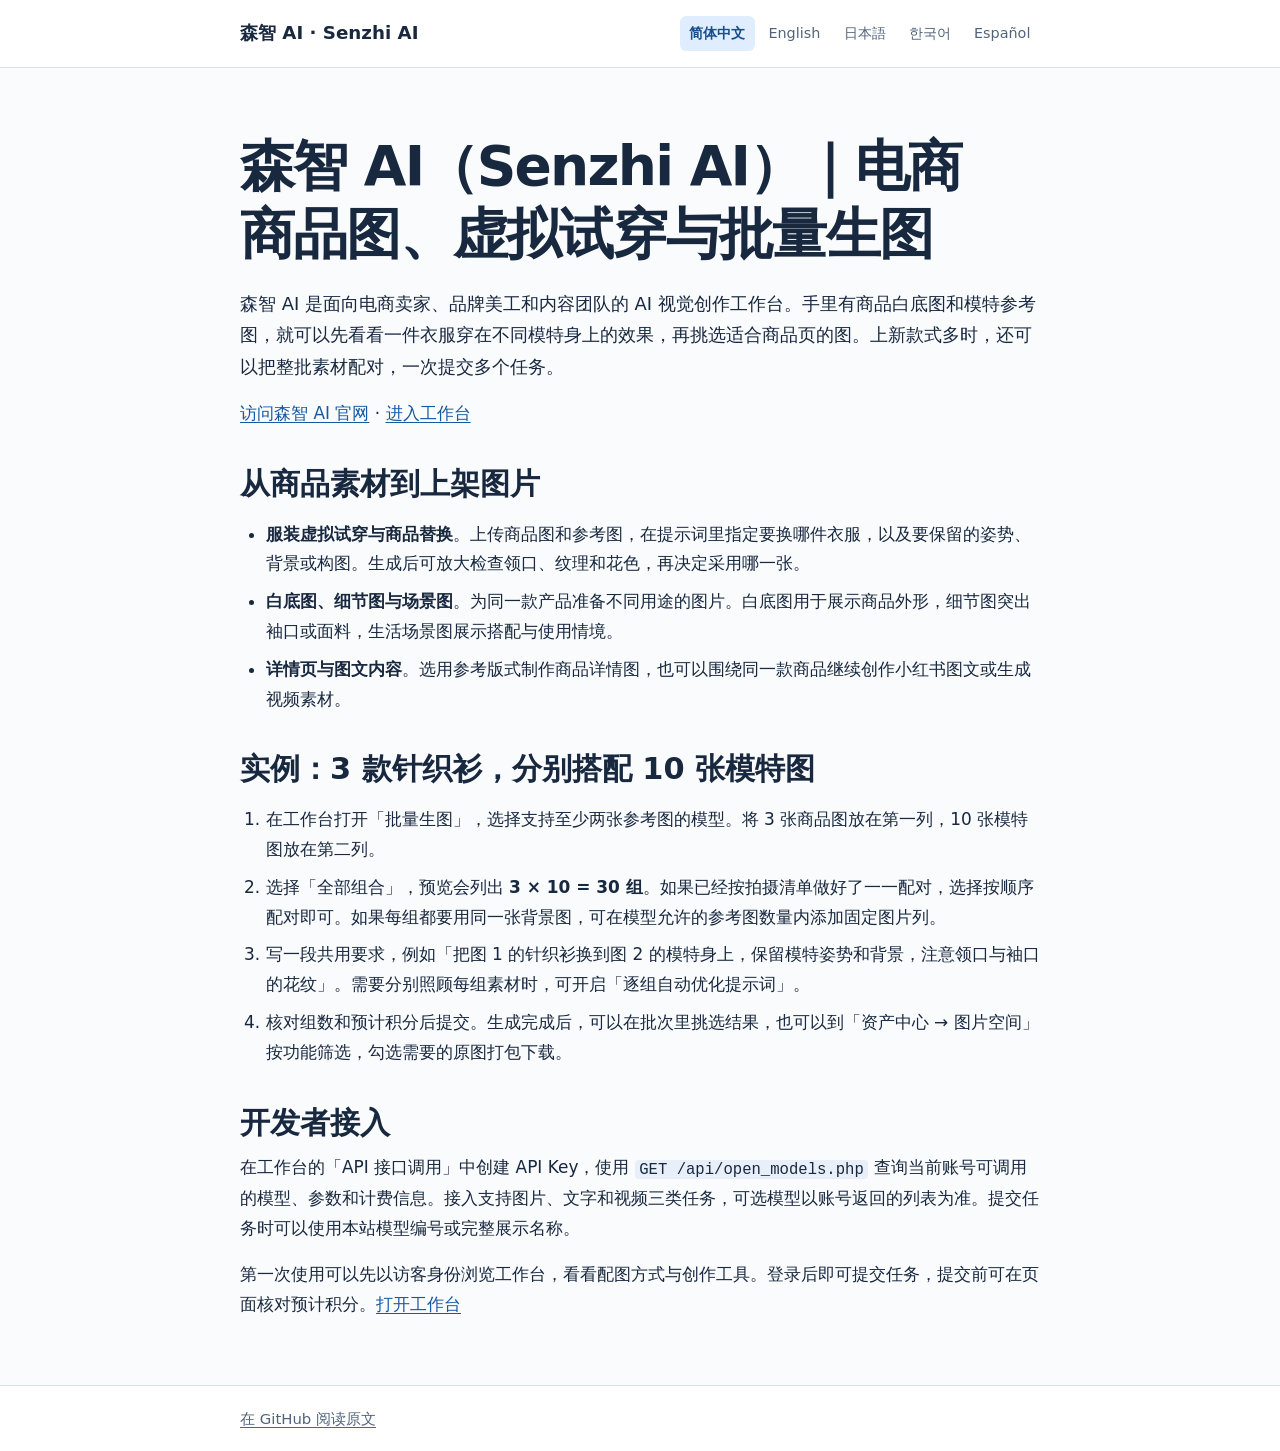
==== docs/index.html @ 2211629b "Publish language editions and machine-readable guides on GitHub Pages" ====
<!doctype html>
<html lang="zh-Hans"><head><meta charset="utf-8"><meta name="viewport" content="width=device-width,initial-scale=1">
<title>森智 AI（Senzhi AI）｜电商商品图、虚拟试穿与批量生图</title><meta name="description" content="森智 AI 是面向电商卖家、品牌美工和内容团队的 AI 视觉创作工作台。">
<link rel="canonical" href="https://iwkai312.github.io/Senzhi-AI/">
<link rel="alternate" hreflang="zh-Hans" href="https://iwkai312.github.io/Senzhi-AI/">
<link rel="alternate" hreflang="en" href="https://iwkai312.github.io/Senzhi-AI/en.html">
<link rel="alternate" hreflang="ja" href="https://iwkai312.github.io/Senzhi-AI/ja.html">
<link rel="alternate" hreflang="ko" href="https://iwkai312.github.io/Senzhi-AI/ko.html">
<link rel="alternate" hreflang="es" href="https://iwkai312.github.io/Senzhi-AI/es.html">
<link rel="alternate" hreflang="x-default" href="https://iwkai312.github.io/Senzhi-AI/">
<meta property="og:type" content="article"><meta property="og:title" content="森智 AI（Senzhi AI）｜电商商品图、虚拟试穿与批量生图"><meta property="og:description" content="森智 AI 是面向电商卖家、品牌美工和内容团队的 AI 视觉创作工作台。"><meta property="og:url" content="https://iwkai312.github.io/Senzhi-AI/">
<style>
:root{color-scheme:light;--ink:#18283f;--muted:#52647b;--accent:#1659a3;--line:#d7e0eb}
*{box-sizing:border-box}body{margin:0;background:#fafbfd;color:var(--ink);font:normal 1.06rem/1.76 system-ui,-apple-system,"Segoe UI",sans-serif;overflow-wrap:anywhere}
header,footer{background:white}.wrap{width:min(100% - 2.5rem,50rem);margin:auto}.top{display:flex;justify-content:space-between;align-items:center;gap:1rem;flex-wrap:wrap;padding:1rem 0}header{border-bottom:1px solid var(--line)}
.brand{font-weight:750;color:var(--ink);font-size:1.14rem;text-decoration:none}nav{display:flex;flex-wrap:wrap;gap:.25rem}nav a{color:var(--muted);padding:.3rem .6rem;border-radius:.4rem;font-size:.9rem;text-decoration:none}nav a[aria-current=page]{background:#e0edff;color:#164e8e;font-weight:650}nav a:hover{background:#ecf2fa;color:var(--ink)}
a{color:var(--accent);text-underline-offset:.19em}a:focus-visible{outline:3px solid #ed8e32;outline-offset:2px}a:hover{color:#103d70}main{padding:clamp(2.1rem,5vw,4.4rem) 0 3rem}h1,h2,h3{line-height:1.24;text-wrap:balance}h1{font-size:clamp(2rem,4.3vw,3.45rem);letter-spacing:-.032em;margin:0 0 1.2rem}h2{font-size:clamp(1.45rem,3vw,1.9rem);margin:2.25rem 0 .75rem}p{margin:.75rem 0 1.05rem}h1+p{font-size:1.12rem}ul,ol{padding-inline-start:1.6rem}li{margin:.5rem 0}code{font-size:.92em;background:#e8eff8;padding:.06em .28em;border-radius:.25rem}footer{border-top:1px solid var(--line);padding:1.25rem 0;font-size:.93rem}footer a{color:var(--muted)}@media(max-width:640px){.wrap{width:calc(100% - 2rem)}.top{gap:.45rem}.top nav{margin-inline-start:-.6rem}main{padding-top:1.8rem}}
</style></head>
<body><header><div class="wrap top"><a class="brand" href="https://www.senzhiai.com/">森智 AI · Senzhi AI</a><nav aria-label="选择语言"><a lang="zh-Hans" hreflang="zh-Hans" href="index.html" aria-current="page">简体中文</a><a lang="en" hreflang="en" href="en.html">English</a><a lang="ja" hreflang="ja" href="ja.html">日本語</a><a lang="ko" hreflang="ko" href="ko.html">한국어</a><a lang="es" hreflang="es" href="es.html">Español</a></nav></div></header>
<main class="wrap"><h1>森智 AI（Senzhi AI）｜电商商品图、虚拟试穿与批量生图</h1>
<p>森智 AI 是面向电商卖家、品牌美工和内容团队的 AI 视觉创作工作台。手里有商品白底图和模特参考图，就可以先看看一件衣服穿在不同模特身上的效果，再挑选适合商品页的图。上新款式多时，还可以把整批素材配对，一次提交多个任务。</p>
<p><a href="https://www.senzhiai.com/">访问森智 AI 官网</a> · <a href="https://www.senzhiai.com/workspace.php">进入工作台</a></p>
<h2>从商品素材到上架图片</h2>
<ul>
<li><strong>服装虚拟试穿与商品替换</strong>。上传商品图和参考图，在提示词里指定要换哪件衣服，以及要保留的姿势、背景或构图。生成后可放大检查领口、纹理和花色，再决定采用哪一张。</li>
<li><strong>白底图、细节图与场景图</strong>。为同一款产品准备不同用途的图片。白底图用于展示商品外形，细节图突出袖口或面料，生活场景图展示搭配与使用情境。</li>
<li><strong>详情页与图文内容</strong>。选用参考版式制作商品详情图，也可以围绕同一款商品继续创作小红书图文或生成视频素材。</li>
</ul>
<h2>实例：3 款针织衫，分别搭配 10 张模特图</h2>
<ol>
<li>在工作台打开「批量生图」，选择支持至少两张参考图的模型。将 3 张商品图放在第一列，10 张模特图放在第二列。</li>
<li>选择「全部组合」，预览会列出 <strong>3 × 10 = 30 组</strong>。如果已经按拍摄清单做好了一一配对，选择按顺序配对即可。如果每组都要用同一张背景图，可在模型允许的参考图数量内添加固定图片列。</li>
<li>写一段共用要求，例如「把图 1 的针织衫换到图 2 的模特身上，保留模特姿势和背景，注意领口与袖口的花纹」。需要分别照顾每组素材时，可开启「逐组自动优化提示词」。</li>
<li>核对组数和预计积分后提交。生成完成后，可以在批次里挑选结果，也可以到「资产中心 → 图片空间」按功能筛选，勾选需要的原图打包下载。</li>
</ol>
<h2>开发者接入</h2>
<p>在工作台的「API 接口调用」中创建 API Key，使用 <code>GET /api/open_models.php</code> 查询当前账号可调用的模型、参数和计费信息。接入支持图片、文字和视频三类任务，可选模型以账号返回的列表为准。提交任务时可以使用本站模型编号或完整展示名称。</p>
<p>第一次使用可以先以访客身份浏览工作台，看看配图方式与创作工具。登录后即可提交任务，提交前可在页面核对预计积分。<a href="https://www.senzhiai.com/workspace.php">打开工作台</a></p>
</main><footer><div class="wrap"><a href="https://github.com/iwkai312/Senzhi-AI/blob/main/README.md">在 GitHub 阅读原文</a></div></footer></body></html>
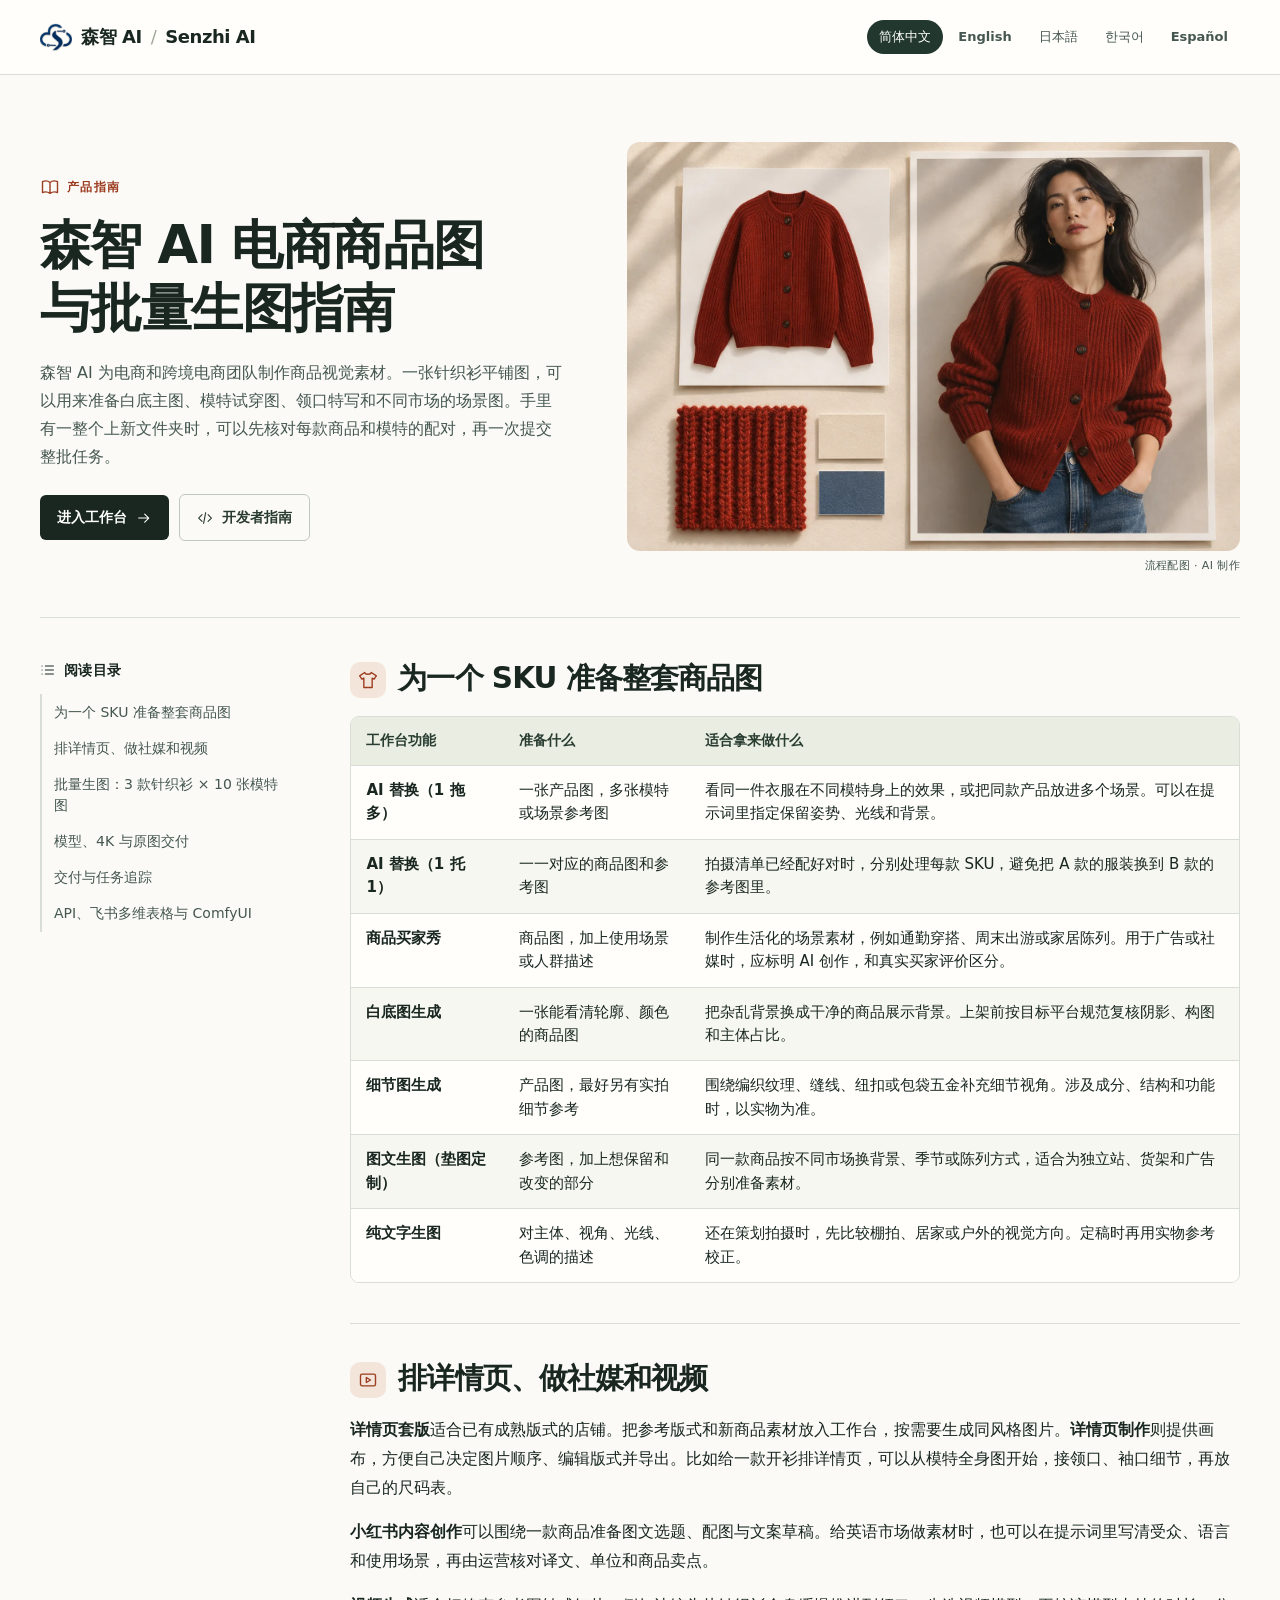
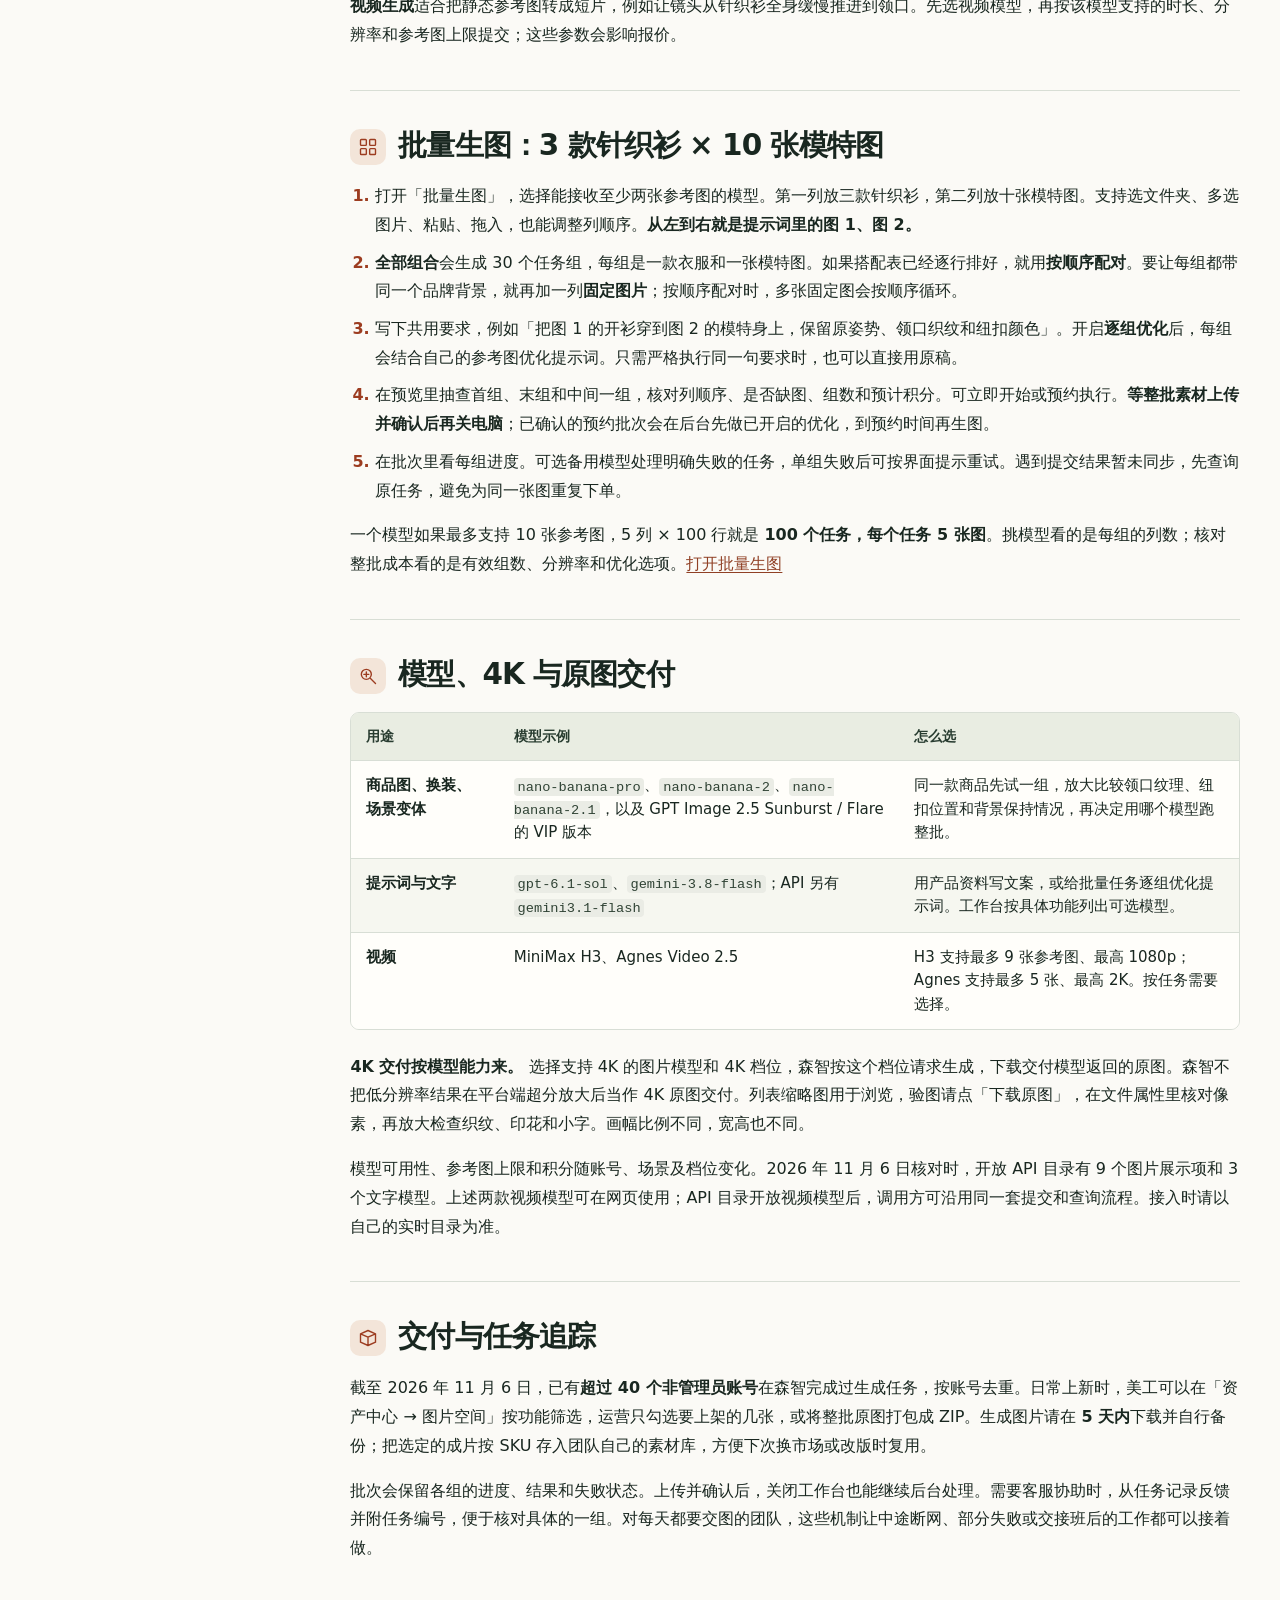
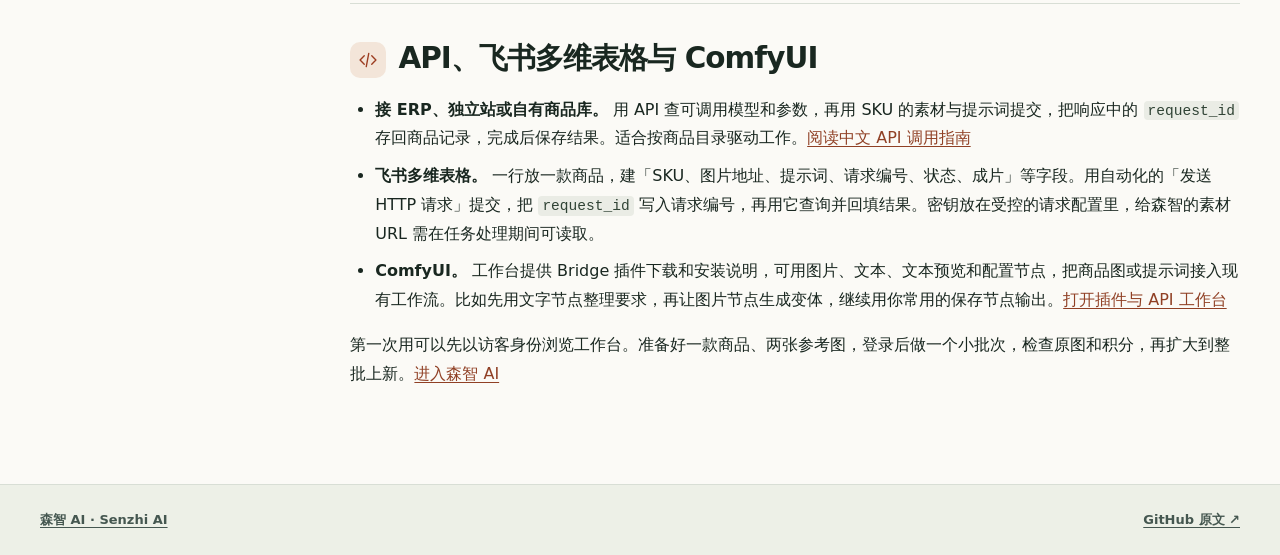
==== commit ae130db8: "Publish five-language e-commerce workflows, model catalog and API guides" ====
--- a/docs/index.html
+++ b/docs/index.html
@@ -1,39 +1,106 @@
 <!doctype html>
 <html lang="zh-Hans"><head><meta charset="utf-8"><meta name="viewport" content="width=device-width,initial-scale=1">
-<title>森智 AI（Senzhi AI）｜电商商品图、虚拟试穿与批量生图</title><meta name="description" content="森智 AI 是面向电商卖家、品牌美工和内容团队的 AI 视觉创作工作台。">
-<link rel="canonical" href="https://iwkai312.github.io/Senzhi-AI/">
-<link rel="alternate" hreflang="zh-Hans" href="https://iwkai312.github.io/Senzhi-AI/">
+<title>森智 AI 电商商品图与批量生图指南</title><meta name="description" content="森智 AI 为电商和跨境电商团队制作商品视觉素材。一张针织衫平铺图，可以用来准备白底主图、模特试穿图、领口特写和不同市场的场景图。手里有一整个上新文件夹时，可以先核对每款商品和模特的配对，再一次提交整批任务。"><link rel="canonical" href="https://iwkai312.github.io/Senzhi-AI/"><link rel="alternate" hreflang="zh-Hans" href="https://iwkai312.github.io/Senzhi-AI/">
 <link rel="alternate" hreflang="en" href="https://iwkai312.github.io/Senzhi-AI/en.html">
 <link rel="alternate" hreflang="ja" href="https://iwkai312.github.io/Senzhi-AI/ja.html">
 <link rel="alternate" hreflang="ko" href="https://iwkai312.github.io/Senzhi-AI/ko.html">
 <link rel="alternate" hreflang="es" href="https://iwkai312.github.io/Senzhi-AI/es.html">
-<link rel="alternate" hreflang="x-default" href="https://iwkai312.github.io/Senzhi-AI/">
-<meta property="og:type" content="article"><meta property="og:title" content="森智 AI（Senzhi AI）｜电商商品图、虚拟试穿与批量生图"><meta property="og:description" content="森智 AI 是面向电商卖家、品牌美工和内容团队的 AI 视觉创作工作台。"><meta property="og:url" content="https://iwkai312.github.io/Senzhi-AI/">
-<style>
-:root{color-scheme:light;--ink:#18283f;--muted:#52647b;--accent:#1659a3;--line:#d7e0eb}
-*{box-sizing:border-box}body{margin:0;background:#fafbfd;color:var(--ink);font:normal 1.06rem/1.76 system-ui,-apple-system,"Segoe UI",sans-serif;overflow-wrap:anywhere}
-header,footer{background:white}.wrap{width:min(100% - 2.5rem,50rem);margin:auto}.top{display:flex;justify-content:space-between;align-items:center;gap:1rem;flex-wrap:wrap;padding:1rem 0}header{border-bottom:1px solid var(--line)}
-.brand{font-weight:750;color:var(--ink);font-size:1.14rem;text-decoration:none}nav{display:flex;flex-wrap:wrap;gap:.25rem}nav a{color:var(--muted);padding:.3rem .6rem;border-radius:.4rem;font-size:.9rem;text-decoration:none}nav a[aria-current=page]{background:#e0edff;color:#164e8e;font-weight:650}nav a:hover{background:#ecf2fa;color:var(--ink)}
-a{color:var(--accent);text-underline-offset:.19em}a:focus-visible{outline:3px solid #ed8e32;outline-offset:2px}a:hover{color:#103d70}main{padding:clamp(2.1rem,5vw,4.4rem) 0 3rem}h1,h2,h3{line-height:1.24;text-wrap:balance}h1{font-size:clamp(2rem,4.3vw,3.45rem);letter-spacing:-.032em;margin:0 0 1.2rem}h2{font-size:clamp(1.45rem,3vw,1.9rem);margin:2.25rem 0 .75rem}p{margin:.75rem 0 1.05rem}h1+p{font-size:1.12rem}ul,ol{padding-inline-start:1.6rem}li{margin:.5rem 0}code{font-size:.92em;background:#e8eff8;padding:.06em .28em;border-radius:.25rem}footer{border-top:1px solid var(--line);padding:1.25rem 0;font-size:.93rem}footer a{color:var(--muted)}@media(max-width:640px){.wrap{width:calc(100% - 2rem)}.top{gap:.45rem}.top nav{margin-inline-start:-.6rem}main{padding-top:1.8rem}}
-</style></head>
-<body><header><div class="wrap top"><a class="brand" href="https://www.senzhiai.com/">森智 AI · Senzhi AI</a><nav aria-label="选择语言"><a lang="zh-Hans" hreflang="zh-Hans" href="index.html" aria-current="page">简体中文</a><a lang="en" hreflang="en" href="en.html">English</a><a lang="ja" hreflang="ja" href="ja.html">日本語</a><a lang="ko" hreflang="ko" href="ko.html">한국어</a><a lang="es" hreflang="es" href="es.html">Español</a></nav></div></header>
-<main class="wrap"><h1>森智 AI（Senzhi AI）｜电商商品图、虚拟试穿与批量生图</h1>
-<p>森智 AI 是面向电商卖家、品牌美工和内容团队的 AI 视觉创作工作台。手里有商品白底图和模特参考图，就可以先看看一件衣服穿在不同模特身上的效果，再挑选适合商品页的图。上新款式多时，还可以把整批素材配对，一次提交多个任务。</p>
-<p><a href="https://www.senzhiai.com/">访问森智 AI 官网</a> · <a href="https://www.senzhiai.com/workspace.php">进入工作台</a></p>
-<h2>从商品素材到上架图片</h2>
-<ul>
-<li><strong>服装虚拟试穿与商品替换</strong>。上传商品图和参考图，在提示词里指定要换哪件衣服，以及要保留的姿势、背景或构图。生成后可放大检查领口、纹理和花色，再决定采用哪一张。</li>
-<li><strong>白底图、细节图与场景图</strong>。为同一款产品准备不同用途的图片。白底图用于展示商品外形，细节图突出袖口或面料，生活场景图展示搭配与使用情境。</li>
-<li><strong>详情页与图文内容</strong>。选用参考版式制作商品详情图，也可以围绕同一款商品继续创作小红书图文或生成视频素材。</li>
+<link rel="alternate" hreflang="x-default" href="https://iwkai312.github.io/Senzhi-AI/"><meta property="og:type" content="article"><meta property="og:title" content="森智 AI 电商商品图与批量生图指南"><meta property="og:description" content="森智 AI 为电商和跨境电商团队制作商品视觉素材。一张针织衫平铺图，可以用来准备白底主图、模特试穿图、领口特写和不同市场的场景图。手里有一整个上新文件夹时，可以先核对每款商品和模特的配对，再一次提交整批任务。"><meta property="og:url" content="https://iwkai312.github.io/Senzhi-AI/"><meta property="og:image" content="https://iwkai312.github.io/Senzhi-AI/assets/knit-studio.webp"><link rel="icon" href="assets/senzhi-logo.png"><link rel="stylesheet" href="assets/guide.css"><script type="application/ld+json">{"@context":"https://schema.org","@type":"Article","headline":"森智 AI 电商商品图与批量生图指南","inLanguage":"zh-Hans","url":"https://iwkai312.github.io/Senzhi-AI/","description":"森智 AI 为电商和跨境电商团队制作商品视觉素材。一张针织衫平铺图，可以用来准备白底主图、模特试穿图、领口特写和不同市场的场景图。手里有一整个上新文件夹时，可以先核对每款商品和模特的配对，再一次提交整批任务。","publisher":{"@type":"Organization","name":"森智 AI · Senzhi AI","url":"https://www.senzhiai.com/"},"image":"https://iwkai312.github.io/Senzhi-AI/assets/knit-studio.webp"}</script></head>
+<body><header><div class="shell mast"><a class="brand" href="https://www.senzhiai.com/"><img src="assets/senzhi-logo.png" width="32" height="32" alt="">森智 AI <span>/</span> Senzhi AI</a><nav class="languages" aria-label="选择语言"><a lang="zh-Hans" hreflang="zh-Hans" href="index.html" aria-current="page">简体中文</a><a lang="en" hreflang="en" href="en.html">English</a><a lang="ja" hreflang="ja" href="ja.html">日本語</a><a lang="ko" hreflang="ko" href="ko.html">한국어</a><a lang="es" hreflang="es" href="es.html">Español</a></nav></div></header>
+<main><div class="shell"><div class="hero"><div class="hero-copy"><div class="kind"><svg class="ico" viewBox="0 0 24 24" fill="none" stroke="currentColor" stroke-width="1.65" stroke-linecap="round" stroke-linejoin="round" aria-hidden="true"><path d="M3 5.5c3.3-1.4 6.5-1.1 9 1.1 2.5-2.2 5.7-2.5 9-1.1v13.1c-3.2-1.3-6.3-.9-9 1.1-2.7-2-5.8-2.4-9-1.1zM12 6.6v13"/></svg>产品指南</div><h1><span class="term">森智 AI</span> <span class="term">电商商品图</span>与<span class="term">批量生图</span>指南</h1><p>森智 AI 为电商和跨境电商团队制作商品视觉素材。一张针织衫平铺图，可以用来准备白底主图、模特试穿图、领口特写和不同市场的场景图。手里有一整个上新文件夹时，可以先核对每款商品和模特的配对，再一次提交整批任务。</p><div class="actions"><a class="primary" href="https://www.senzhiai.com/workspace.php">进入工作台 <svg class="ico" viewBox="0 0 24 24" fill="none" stroke="currentColor" stroke-width="1.65" stroke-linecap="round" stroke-linejoin="round" aria-hidden="true"><path d="M4 12h15m-6-6 6 6-6 6"/></svg></a><a class="secondary" href="api-zh.html"><svg class="ico" viewBox="0 0 24 24" fill="none" stroke="currentColor" stroke-width="1.65" stroke-linecap="round" stroke-linejoin="round" aria-hidden="true"><path d="m7.5 7-5 5 5 5m9-10 5 5-5 5m-3.6-13-3 16"/></svg>开发者指南</a></div></div><figure><img src="assets/knit-studio.webp" alt="AI 制作的上新流程示意：同一款红色开衫的平铺、模特上身和针织纹理" width="1536" height="1024" fetchpriority="high"><figcaption>流程配图 · AI 制作</figcaption></figure></div>
+<div class="layout"><aside><div class="toc"><strong><svg class="ico" viewBox="0 0 24 24" fill="none" stroke="currentColor" stroke-width="1.65" stroke-linecap="round" stroke-linejoin="round" aria-hidden="true"><path d="M8 6h12M8 12h12M8 18h12M3 6h.1M3 12h.1M3 18h.1"/></svg>阅读目录</strong><a href="#section-1">为一个 SKU 准备整套商品图</a><a href="#section-2">排详情页、做社媒和视频</a><a href="#section-3">批量生图：3 款针织衫 × 10 张模特图</a><a href="#section-4">模型、4K 与原图交付</a><a href="#section-5">交付与任务追踪</a><a href="#section-6">API、飞书多维表格与 ComfyUI</a></div><details><summary>阅读目录</summary><a href="#section-1">为一个 SKU 准备整套商品图</a><a href="#section-2">排详情页、做社媒和视频</a><a href="#section-3">批量生图：3 款针织衫 × 10 张模特图</a><a href="#section-4">模型、4K 与原图交付</a><a href="#section-5">交付与任务追踪</a><a href="#section-6">API、飞书多维表格与 ComfyUI</a></details></aside><article><section class="chapter" id="section-1"><h2><span class="chapter-icon"><svg class="ico" viewBox="0 0 24 24" fill="none" stroke="currentColor" stroke-width="1.65" stroke-linecap="round" stroke-linejoin="round" aria-hidden="true"><path d="m8 3-6 4 2.7 4L7 9.7V21h10V9.7l2.3 1.3L22 7l-6-4c-.8 2.8-7.2 2.8-8 0z"/></svg></span>为一个 SKU 准备整套商品图</h2><div class="table-scroll" tabindex="0"><table>
+<thead>
+<tr>
+<th>工作台功能</th>
+<th>准备什么</th>
+<th>适合拿来做什么</th>
+</tr>
+</thead>
+<tbody><tr>
+<td>AI 替换（1 拖多）</td>
+<td>一张产品图，多张模特或场景参考图</td>
+<td>看同一件衣服在不同模特身上的效果，或把同款产品放进多个场景。可以在提示词里指定保留姿势、光线和背景。</td>
+</tr>
+<tr>
+<td>AI 替换（1 托 1）</td>
+<td>一一对应的商品图和参考图</td>
+<td>拍摄清单已经配好对时，分别处理每款 SKU，避免把 A 款的服装换到 B 款的参考图里。</td>
+</tr>
+<tr>
+<td>商品买家秀</td>
+<td>商品图，加上使用场景或人群描述</td>
+<td>制作生活化的场景素材，例如通勤穿搭、周末出游或家居陈列。用于广告或社媒时，应标明 AI 创作，和真实买家评价区分。</td>
+</tr>
+<tr>
+<td>白底图生成</td>
+<td>一张能看清轮廓、颜色的商品图</td>
+<td>把杂乱背景换成干净的商品展示背景。上架前按目标平台规范复核阴影、构图和主体占比。</td>
+</tr>
+<tr>
+<td>细节图生成</td>
+<td>产品图，最好另有实拍细节参考</td>
+<td>围绕编织纹理、缝线、纽扣或包袋五金补充细节视角。涉及成分、结构和功能时，以实物为准。</td>
+</tr>
+<tr>
+<td>图文生图（垫图定制）</td>
+<td>参考图，加上想保留和改变的部分</td>
+<td>同一款商品按不同市场换背景、季节或陈列方式，适合为独立站、货架和广告分别准备素材。</td>
+</tr>
+<tr>
+<td>纯文字生图</td>
+<td>对主体、视角、光线、色调的描述</td>
+<td>还在策划拍摄时，先比较棚拍、居家或户外的视觉方向。定稿时再用实物参考校正。</td>
+</tr>
+</tbody></table></div>
+</section>
+<section class="chapter" id="section-2"><h2><span class="chapter-icon"><svg class="ico" viewBox="0 0 24 24" fill="none" stroke="currentColor" stroke-width="1.65" stroke-linecap="round" stroke-linejoin="round" aria-hidden="true"><rect x="3" y="5" width="18" height="14" rx="2"/><path d="m10 9 5 3-5 3z"/></svg></span>排详情页、做社媒和视频</h2><p><strong>详情页套版</strong>适合已有成熟版式的店铺。把参考版式和新商品素材放入工作台，按需要生成同风格图片。<strong>详情页制作</strong>则提供画布，方便自己决定图片顺序、编辑版式并导出。比如给一款开衫排详情页，可以从模特全身图开始，接领口、袖口细节，再放自己的尺码表。</p>
+<p><strong>小红书内容创作</strong>可以围绕一款商品准备图文选题、配图与文案草稿。给英语市场做素材时，也可以在提示词里写清受众、语言和使用场景，再由运营核对译文、单位和商品卖点。</p>
+<p><strong>视频生成</strong>适合把静态参考图转成短片，例如让镜头从针织衫全身缓慢推进到领口。先选视频模型，再按该模型支持的时长、分辨率和参考图上限提交；这些参数会影响报价。</p>
+</section>
+<section class="chapter" id="section-3"><h2><span class="chapter-icon"><svg class="ico" viewBox="0 0 24 24" fill="none" stroke="currentColor" stroke-width="1.65" stroke-linecap="round" stroke-linejoin="round" aria-hidden="true"><rect x="3" y="3" width="7" height="7" rx="1"/><rect x="14" y="3" width="7" height="7" rx="1"/><rect x="3" y="14" width="7" height="7" rx="1"/><rect x="14" y="14" width="7" height="7" rx="1"/></svg></span>批量生图：3 款针织衫 × 10 张模特图</h2><ol>
+<li>打开「批量生图」，选择能接收至少两张参考图的模型。第一列放三款针织衫，第二列放十张模特图。支持选文件夹、多选图片、粘贴、拖入，也能调整列顺序。<strong>从左到右就是提示词里的图 1、图 2。</strong></li>
+<li><strong>全部组合</strong>会生成 30 个任务组，每组是一款衣服和一张模特图。如果搭配表已经逐行排好，就用<strong>按顺序配对</strong>。要让每组都带同一个品牌背景，就再加一列<strong>固定图片</strong>；按顺序配对时，多张固定图会按顺序循环。</li>
+<li>写下共用要求，例如「把图 1 的开衫穿到图 2 的模特身上，保留原姿势、领口织纹和纽扣颜色」。开启<strong>逐组优化</strong>后，每组会结合自己的参考图优化提示词。只需严格执行同一句要求时，也可以直接用原稿。</li>
+<li>在预览里抽查首组、末组和中间一组，核对列顺序、是否缺图、组数和预计积分。可立即开始或预约执行。<strong>等整批素材上传并确认后再关电脑</strong>；已确认的预约批次会在后台先做已开启的优化，到预约时间再生图。</li>
+<li>在批次里看每组进度。可选备用模型处理明确失败的任务，单组失败后可按界面提示重试。遇到提交结果暂未同步，先查询原任务，避免为同一张图重复下单。</li>
+</ol>
+<p>一个模型如果最多支持 10 张参考图，5 列 × 100 行就是 <strong>100 个任务，每个任务 5 张图</strong>。挑模型看的是每组的列数；核对整批成本看的是有效组数、分辨率和优化选项。<a href="https://www.senzhiai.com/workspace.php?tool=folder_batch">打开批量生图</a></p>
+</section>
+<section class="chapter" id="section-4"><h2><span class="chapter-icon"><svg class="ico" viewBox="0 0 24 24" fill="none" stroke="currentColor" stroke-width="1.65" stroke-linecap="round" stroke-linejoin="round" aria-hidden="true"><circle cx="10" cy="10" r="6"/><path d="m15 15 6 6M7 10h6m-3-3v6"/></svg></span>模型、4K 与原图交付</h2><div class="table-scroll" tabindex="0"><table>
+<thead>
+<tr>
+<th>用途</th>
+<th>模型示例</th>
+<th>怎么选</th>
+</tr>
+</thead>
+<tbody><tr>
+<td>商品图、换装、场景变体</td>
+<td><code>nano-banana-pro</code>、<code>nano-banana-2</code>、<code>nano-banana-2.1</code>，以及 GPT Image 2.5 Sunburst / Flare 的 VIP 版本</td>
+<td>同一款商品先试一组，放大比较领口纹理、纽扣位置和背景保持情况，再决定用哪个模型跑整批。</td>
+</tr>
+<tr>
+<td>提示词与文字</td>
+<td><code>gpt-6.1-sol</code>、<code>gemini-3.8-flash</code>；API 另有 <code>gemini3.1-flash</code></td>
+<td>用产品资料写文案，或给批量任务逐组优化提示词。工作台按具体功能列出可选模型。</td>
+</tr>
+<tr>
+<td>视频</td>
+<td>MiniMax H3、Agnes Video 2.5</td>
+<td>H3 支持最多 9 张参考图、最高 1080p；Agnes 支持最多 5 张、最高 2K。按任务需要选择。</td>
+</tr>
+</tbody></table></div>
+<p><strong>4K 交付按模型能力来。</strong> 选择支持 4K 的图片模型和 4K 档位，森智按这个档位请求生成，下载交付模型返回的原图。森智不把低分辨率结果在平台端超分放大后当作 4K 原图交付。列表缩略图用于浏览，验图请点「下载原图」，在文件属性里核对像素，再放大检查织纹、印花和小字。画幅比例不同，宽高也不同。</p>
+<p>模型可用性、参考图上限和积分随账号、场景及档位变化。2026 年 11 月 6 日核对时，开放 API 目录有 9 个图片展示项和 3 个文字模型。上述两款视频模型可在网页使用；API 目录开放视频模型后，调用方可沿用同一套提交和查询流程。接入时请以自己的实时目录为准。</p>
+</section>
+<section class="chapter" id="section-5"><h2><span class="chapter-icon"><svg class="ico" viewBox="0 0 24 24" fill="none" stroke="currentColor" stroke-width="1.65" stroke-linecap="round" stroke-linejoin="round" aria-hidden="true"><path d="m3 7 9-4 9 4-9 4zm0 0v10l9 4 9-4V7M12 11v10"/></svg></span>交付与任务追踪</h2><p>截至 2026 年 11 月 6 日，已有<strong>超过 40 个非管理员账号</strong>在森智完成过生成任务，按账号去重。日常上新时，美工可以在「资产中心 → 图片空间」按功能筛选，运营只勾选要上架的几张，或将整批原图打包成 ZIP。生成图片请在 <strong>5 天内</strong>下载并自行备份；把选定的成片按 SKU 存入团队自己的素材库，方便下次换市场或改版时复用。</p>
+<p>批次会保留各组的进度、结果和失败状态。上传并确认后，关闭工作台也能继续后台处理。需要客服协助时，从任务记录反馈并附任务编号，便于核对具体的一组。对每天都要交图的团队，这些机制让中途断网、部分失败或交接班后的工作都可以接着做。</p>
+</section>
+<section class="chapter" id="section-6"><h2><span class="chapter-icon"><svg class="ico" viewBox="0 0 24 24" fill="none" stroke="currentColor" stroke-width="1.65" stroke-linecap="round" stroke-linejoin="round" aria-hidden="true"><path d="m7.5 7-5 5 5 5m9-10 5 5-5 5m-3.6-13-3 16"/></svg></span>API、飞书多维表格与 ComfyUI</h2><ul>
+<li><strong>接 ERP、独立站或自有商品库。</strong> 用 API 查可调用模型和参数，再用 SKU 的素材与提示词提交，把响应中的 <code>request_id</code> 存回商品记录，完成后保存结果。适合按商品目录驱动工作。<a href="api-zh.html">阅读中文 API 调用指南</a></li>
+<li><strong>飞书多维表格。</strong> 一行放一款商品，建「SKU、图片地址、提示词、请求编号、状态、成片」等字段。用自动化的「发送 HTTP 请求」提交，把 <code>request_id</code> 写入请求编号，再用它查询并回填结果。密钥放在受控的请求配置里，给森智的素材 URL 需在任务处理期间可读取。</li>
+<li><strong>ComfyUI。</strong> 工作台提供 Bridge 插件下载和安装说明，可用图片、文本、文本预览和配置节点，把商品图或提示词接入现有工作流。比如先用文字节点整理要求，再让图片节点生成变体，继续用你常用的保存节点输出。<a href="https://www.senzhiai.com/workspace.php?tool=open_api">打开插件与 API 工作台</a></li>
 </ul>
-<h2>实例：3 款针织衫，分别搭配 10 张模特图</h2>
-<ol>
-<li>在工作台打开「批量生图」，选择支持至少两张参考图的模型。将 3 张商品图放在第一列，10 张模特图放在第二列。</li>
-<li>选择「全部组合」，预览会列出 <strong>3 × 10 = 30 组</strong>。如果已经按拍摄清单做好了一一配对，选择按顺序配对即可。如果每组都要用同一张背景图，可在模型允许的参考图数量内添加固定图片列。</li>
-<li>写一段共用要求，例如「把图 1 的针织衫换到图 2 的模特身上，保留模特姿势和背景，注意领口与袖口的花纹」。需要分别照顾每组素材时，可开启「逐组自动优化提示词」。</li>
-<li>核对组数和预计积分后提交。生成完成后，可以在批次里挑选结果，也可以到「资产中心 → 图片空间」按功能筛选，勾选需要的原图打包下载。</li>
-</ol>
-<h2>开发者接入</h2>
-<p>在工作台的「API 接口调用」中创建 API Key，使用 <code>GET /api/open_models.php</code> 查询当前账号可调用的模型、参数和计费信息。接入支持图片、文字和视频三类任务，可选模型以账号返回的列表为准。提交任务时可以使用本站模型编号或完整展示名称。</p>
-<p>第一次使用可以先以访客身份浏览工作台，看看配图方式与创作工具。登录后即可提交任务，提交前可在页面核对预计积分。<a href="https://www.senzhiai.com/workspace.php">打开工作台</a></p>
-</main><footer><div class="wrap"><a href="https://github.com/iwkai312/Senzhi-AI/blob/main/README.md">在 GitHub 阅读原文</a></div></footer></body></html>
+<p>第一次用可以先以访客身份浏览工作台。准备好一款商品、两张参考图，登录后做一个小批次，检查原图和积分，再扩大到整批上新。<a href="https://www.senzhiai.com/workspace.php">进入森智 AI</a></p>
+</section></article></div></div></main>
+<footer><div class="shell"><a href="https://www.senzhiai.com/">森智 AI · Senzhi AI</a><a href="https://github.com/iwkai312/Senzhi-AI/blob/main/README.md">GitHub 原文 ↗</a></div></footer></body></html>
--- a/docs/assets/guide.css
+++ b/docs/assets/guide.css
@@ -0,0 +1,107 @@
+:root {
+  color-scheme: light;
+  --paper: #fbfaf6;
+  --ink: #192720;
+  --soft: #455750;
+  --rule: #d8ded5;
+  --accent: #9c3c20;
+  --wash: #edf0e7;
+  --sans: "Segoe UI","PingFang SC","Microsoft YaHei",system-ui,sans-serif;
+}
+* {box-sizing:border-box}
+html {scroll-padding-top:20px}
+body {margin:0;background:var(--paper);color:var(--ink);font:16px/1.8 var(--sans);overflow-wrap:anywhere}
+a {color:#904025;text-underline-offset:.21em;text-decoration-thickness:1px}
+a:hover {color:#592411}
+:focus-visible {outline:3px solid #b85432;outline-offset:4px}
+.shell {width:min(calc(100% - 80px),1272px);margin-inline:auto}
+header {border-bottom:1px solid var(--rule);background:#fffefa}
+.mast {display:flex;align-items:center;justify-content:space-between;min-height:74px;gap:20px}
+.brand {display:inline-flex;align-items:center;gap:9px;font-size:18px;font-weight:730;letter-spacing:-.025em;color:var(--ink);text-decoration:none;white-space:nowrap}
+.brand img {object-fit:contain;border-radius:6px}
+.brand span {font-weight:400;color:#a1a99a}
+.languages {display:flex;align-items:center;gap:3px;flex-wrap:wrap}
+.languages a {color:var(--soft);padding:5px 12px;border-radius:999px;text-decoration:none;font-weight:570;font-size:13px}
+.languages a:hover {background:var(--wash)}
+.languages [aria-current=page] {background:#22372d;color:white}
+.hero {display:grid;grid-template-columns: .92fr 1.08fr;align-items:center;gap:clamp(32px,5vw,82px);padding:clamp(35px,5.2vw,80px) 0 42px;border-bottom:1px solid var(--rule)}
+.hero-copy {min-width:0}
+.kind,.chapter-icon {color:var(--accent)}
+.kind {display:flex;gap:.55em;align-items:center;text-transform:uppercase;font-weight:700;font-size:.78rem;letter-spacing:.11em;margin-bottom:16px}
+.ico {width:1.15em;height:1.15em;vertical-align:-.18em;flex-shrink:0}
+.kind .ico {width:20px;height:20px}
+h1,h2,h3 {text-wrap:balance}
+h1 {margin:0;font-weight:680;letter-spacing:-.047em;line-height:1.11;font-size:clamp(38px,4.1vw,66px)}
+.term {display:inline-block}
+:lang(zh-Hans) h1,:lang(ja) h1,:lang(ko) h1 {line-height:1.2;letter-spacing:-.03em}
+.hero-copy>p {color:var(--soft);font-size:clamp(16px,1.25vw,19px);line-height:1.75;margin:19px 0 0}
+.hero figure {margin:0;position:relative;align-self:center}
+.hero figure img {display:block;width:100%;height:auto;aspect-ratio:3 / 2;object-fit:cover;border-radius:13px}
+.hero figcaption {text-align:right;font-size:11px;color:var(--soft);margin-top:5px;letter-spacing:.035em}
+.actions {display:flex;align-items:center;flex-wrap:wrap;gap:10px;margin-top:23px}
+.actions a {display:inline-flex;align-items:center;gap:9px;padding:10px 17px;min-height:42px;border-radius:6px;font-weight:650;text-decoration:none;font-size:14px}
+.primary {background:var(--ink);color:white}
+.primary:hover {background:#304b3d;color:white}
+.secondary {border:1px solid #bec9bd;color:#293b30}
+.secondary:hover {background:var(--wash);color:#1b3024}
+.api-hero {display:block;padding-bottom:42px;background:linear-gradient(100deg,transparent 56%,#edf1e999 100%)}
+.api-hero .hero-copy {max-width:850px}
+.layout {display:grid;grid-template-columns:minmax(165px,240px) minmax(0,1fr);gap:clamp(32px,5.5vw,95px);align-items:start;padding:42px 0 80px}
+.toc {position:sticky;top:24px;line-height:1.45}
+aside {position:sticky;top:24px;max-height:calc(100vh - 52px);overflow-y:auto}
+.toc strong {display:flex;gap:8px;align-items:center;font-size:14px;letter-spacing:.025em;margin-bottom:13px}
+.toc a,details a {display:block;color:var(--soft);font-weight:540;font-size:14px;padding:8px 0 8px 12px;border-left:2px solid var(--rule);text-decoration:none}
+.toc a:hover,details a:hover {border-color:var(--accent);color:var(--accent);background:#f1f1e9}
+aside details {display:none}
+article {min-width:0;max-width:920px}
+.chapter+.chapter {border-top:1px solid var(--rule);margin-top:40px;padding-top:36px}
+.chapter {scroll-margin:16px}
+h2 {font-size:clamp(24px,2.3vw,35px);line-height:1.28;letter-spacing:-.032em;margin:0 0 18px;font-weight:670;display:flex;align-items:baseline;gap:12px}
+.chapter-icon {display:inline-flex;align-self:flex-start;align-items:center;justify-content:center;min-width:36px;height:36px;border-radius:10px;background:#f3e5d9;transform:translateY(2px)}
+.chapter-icon .ico {width:20px;height:20px}
+h3 {font-size:1.12rem;margin:25px 0 5px;line-height:1.5}
+p {margin:.65em 0 1em}
+li {margin:.55em 0}
+ol,ul {padding-inline-start:1.55em}
+ol li::marker {font-weight:750;color:var(--accent)}
+strong {font-weight:700}
+code {background:#eaece5;color:#304335;border-radius:4px;padding:.12em .28em;font: .91em/1.5 "Cascadia Code",Consolas,monospace;overflow-wrap:anywhere}
+pre {background:#1e3029;color:#f4f6f1;border-radius:9px;padding:18px 19px;overflow-x:auto;line-height:1.55;white-space:pre;tab-size:2}
+pre code {background:none;color:inherit;border-radius:0;padding:0;overflow-wrap:normal;white-space:pre;font-size:.84rem}
+.table-scroll {overflow-x:auto;width:100%;border:1px solid var(--rule);border-radius:9px;margin:1em 0 1.4em}
+table {border-collapse:collapse;width:100%;font-size:.94rem;line-height:1.56;text-align:start}
+th,td {vertical-align:top;text-align:start;padding:13px 15px}
+th {background:#e9ede2;color:#283c30;font-size:.87rem}
+td {background:#fffefa;border-top:1px solid var(--rule)}
+tr:nth-child(even) td {background:#f6f7f0}
+td:first-child {font-weight:660;min-width:7em}
+blockquote {margin:20px 0;padding:1px 17px;border-inline-start:3px solid var(--accent);color:var(--soft)}
+footer {border-top:1px solid var(--rule);background:var(--wash)}
+footer .shell {display:flex;align-items:center;justify-content:space-between;gap:14px;padding:23px 0}
+footer a {font-size:13px;font-weight:650;color:var(--soft)}
+@media(max-width:820px){
+  .shell {width:calc(100% - 40px)}
+  .hero {grid-template-columns:1fr;gap:23px}
+  .hero figure{width:min(100%,620px);justify-self:center}
+  .mast {flex-wrap:wrap;gap:10px;padding:12px 0}
+  .layout {grid-template-columns:minmax(0,1fr);gap:24px;padding-top:22px}
+  aside {position:static;max-height:initial;overflow:visible}
+  aside .toc {display:none}
+  aside details {display:block;padding:9px 13px;border:1px solid var(--rule);border-radius:6px}
+  summary {font-weight:650;cursor:pointer}
+  details a {margin-top:4px}
+  h2 {gap:9px}
+}
+@media(max-width:480px){
+  .shell {width:calc(100% - 32px)}
+  .languages {gap:0}
+  .languages a {padding:4px 7px;font-size:12px}
+  .hero {padding:27px 0 22px}
+  h1{font-size:clamp(32px,8vw,41px)}
+  .hero-copy>p {font-size:16px}
+  th,td {padding:10px;min-width:8em}
+  h2 {font-size:23px}
+  .chapter-icon {min-width:29px;height:29px}
+  .chapter-icon .ico {width:17px;height:17px}
+}
+@media print {header,aside,.actions,footer{display:none}.shell{width:100%}.layout{display:block;padding-top:20px}.hero{display:block;padding:0 0 16px}.hero figure{max-width:34%} pre{white-space:pre-wrap}.chapter{break-inside:auto}}
